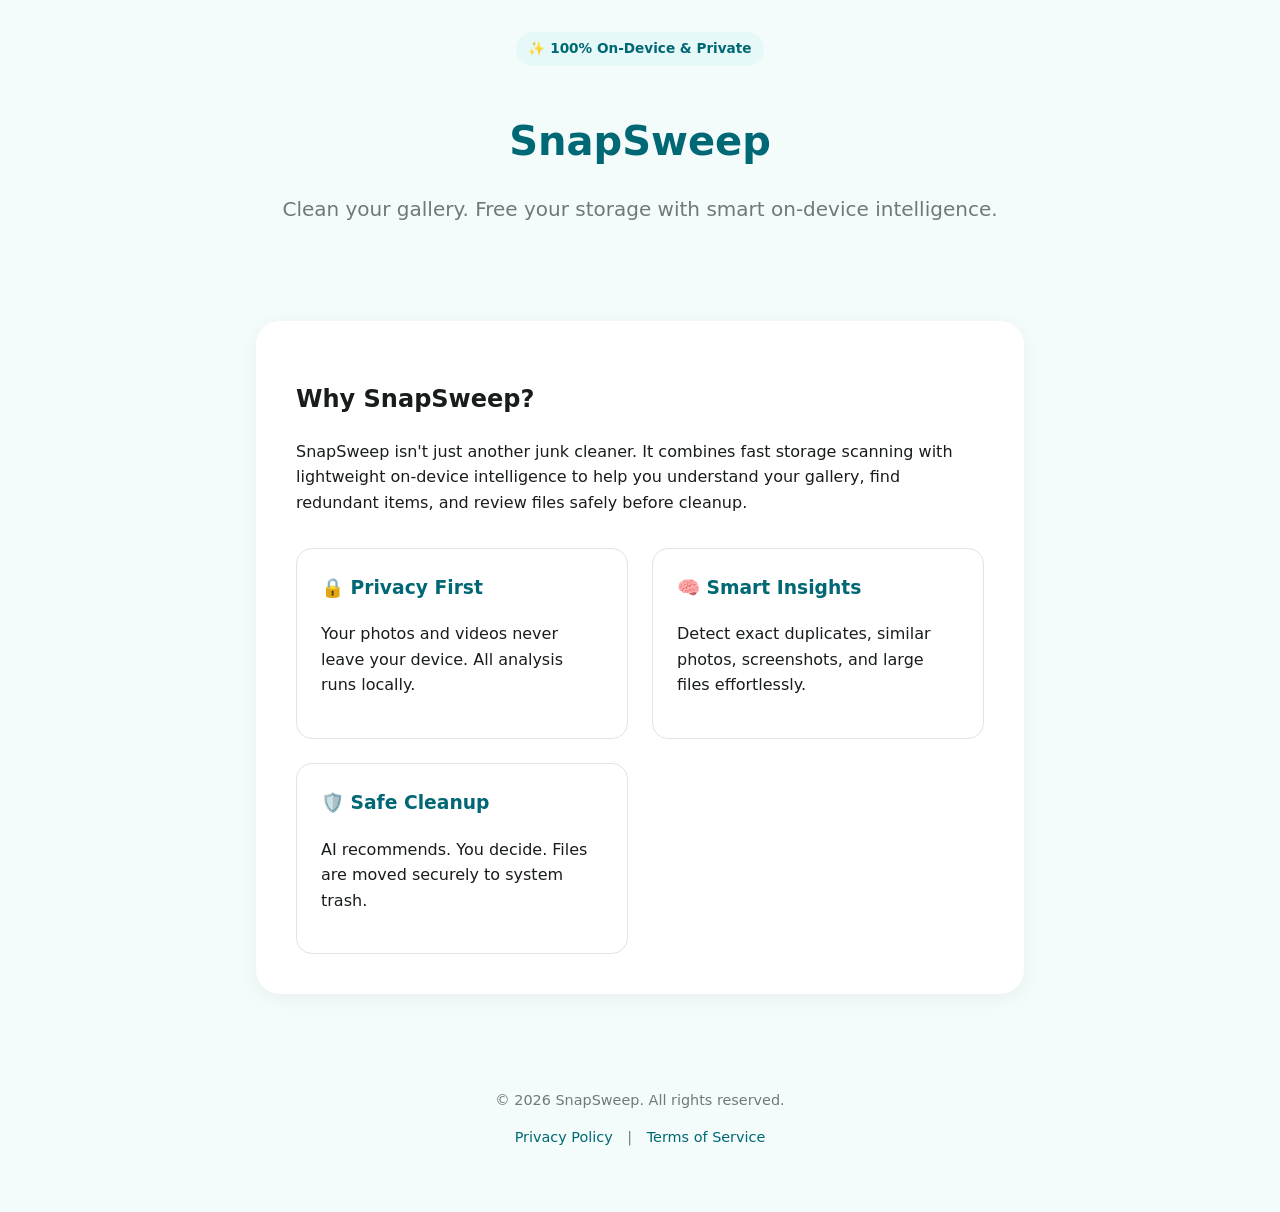
==== index.html @ a524535b "Create index.html" ====
<!DOCTYPE html>
<html lang="en">
<head>
    <meta charset="UTF-8">
    <meta name="viewport" content="width=device-width, initial-scale=1.0">
    <title>SnapSweep — Clean your gallery. Free your storage.</title>
    <style>
        :root {
            --primary: #006874;
            --on-primary: #ffffff;
            --surface: #f4fbfb;
            --on-surface: #191c1d;
            --surface-variant: #dfe4e4;
            --outline: #6f7979;
        }
        body {
            font-family: system-ui, -apple-system, BlinkMacSystemFont, 'Segoe UI', Roboto, sans-serif;
            background-color: var(--surface);
            color: var(--on-surface);
            margin: 0;
            padding: 0;
            line-height: 1.6;
        }
        header {
            padding: 2rem 1rem;
            text-align: center;
            max-width: 800px;
            margin: 0 auto;
        }
        h1 {
            font-size: 2.5rem;
            color: var(--primary);
            margin-bottom: 0.5rem;
        }
        .tagline {
            font-size: 1.25rem;
            color: var(--outline);
            margin-bottom: 2rem;
        }
        .hero-card {
            background: white;
            padding: 2.5rem;
            border-radius: 24px;
            box-shadow: 0 4px 20px rgba(0,0,0,0.05);
            margin: 2rem 1rem;
            text-align: left;
        }
        .features {
            display: grid;
            grid-template-columns: repeat(auto-fit, minmax(250px, 1fr));
            gap: 1.5rem;
            margin-top: 2rem;
        }
        .feature-item {
            background: #ffffff;
            padding: 1.5rem;
            border-radius: 16px;
            border: 1px solid var(--surface-variant);
        }
        .feature-item h3 {
            color: var(--primary);
            margin-top: 0;
        }
        footer {
            text-align: center;
            padding: 3rem 1rem;
            color: var(--outline);
            font-size: 0.9rem;
        }
        footer a {
            color: var(--primary);
            text-decoration: none;
            margin: 0 10px;
        }
        .badge {
            display: inline-block;
            background: #e6f8f8;
            color: var(--primary);
            padding: 6px 12px;
            border-radius: 20px;
            font-weight: 600;
            font-size: 0.85rem;
            margin-bottom: 1rem;
        }
    </style>
</head>
<body>

    <header>
        <div class="badge">✨ 100% On-Device & Private</div>
        <h1>SnapSweep</h1>
        <p class="tagline">Clean your gallery. Free your storage with smart on-device intelligence.</p>
    </header>

    <main style="max-width: 800px; margin: 0 auto; padding: 0 1rem;">
        <div class="hero-card">
            <h2>Why SnapSweep?</h2>
            <p>SnapSweep isn't just another junk cleaner. It combines fast storage scanning with lightweight on-device intelligence to help you understand your gallery, find redundant items, and review files safely before cleanup.</p>
            
            <div class="features">
                <div class="feature-item">
                    <h3>🔒 Privacy First</h3>
                    <p>Your photos and videos never leave your device. All analysis runs locally.</p>
                </div>
                <div class="feature-item">
                    <h3>🧠 Smart Insights</h3>
                    <p>Detect exact duplicates, similar photos, screenshots, and large files effortlessly.</p>
                </div>
                <div class="feature-item">
                    <h3>🛡️ Safe Cleanup</h3>
                    <p>AI recommends. You decide. Files are moved securely to system trash.</p>
                </div>
            </div>
        </div>
    </main>

    <footer>
        <p>&copy; 2026 SnapSweep. All rights reserved.</p>
        <p>
            <a href="privacy.html">Privacy Policy</a> | 
            <a href="terms.html">Terms of Service</a>
        </p>
    </footer>

</body>
</html>
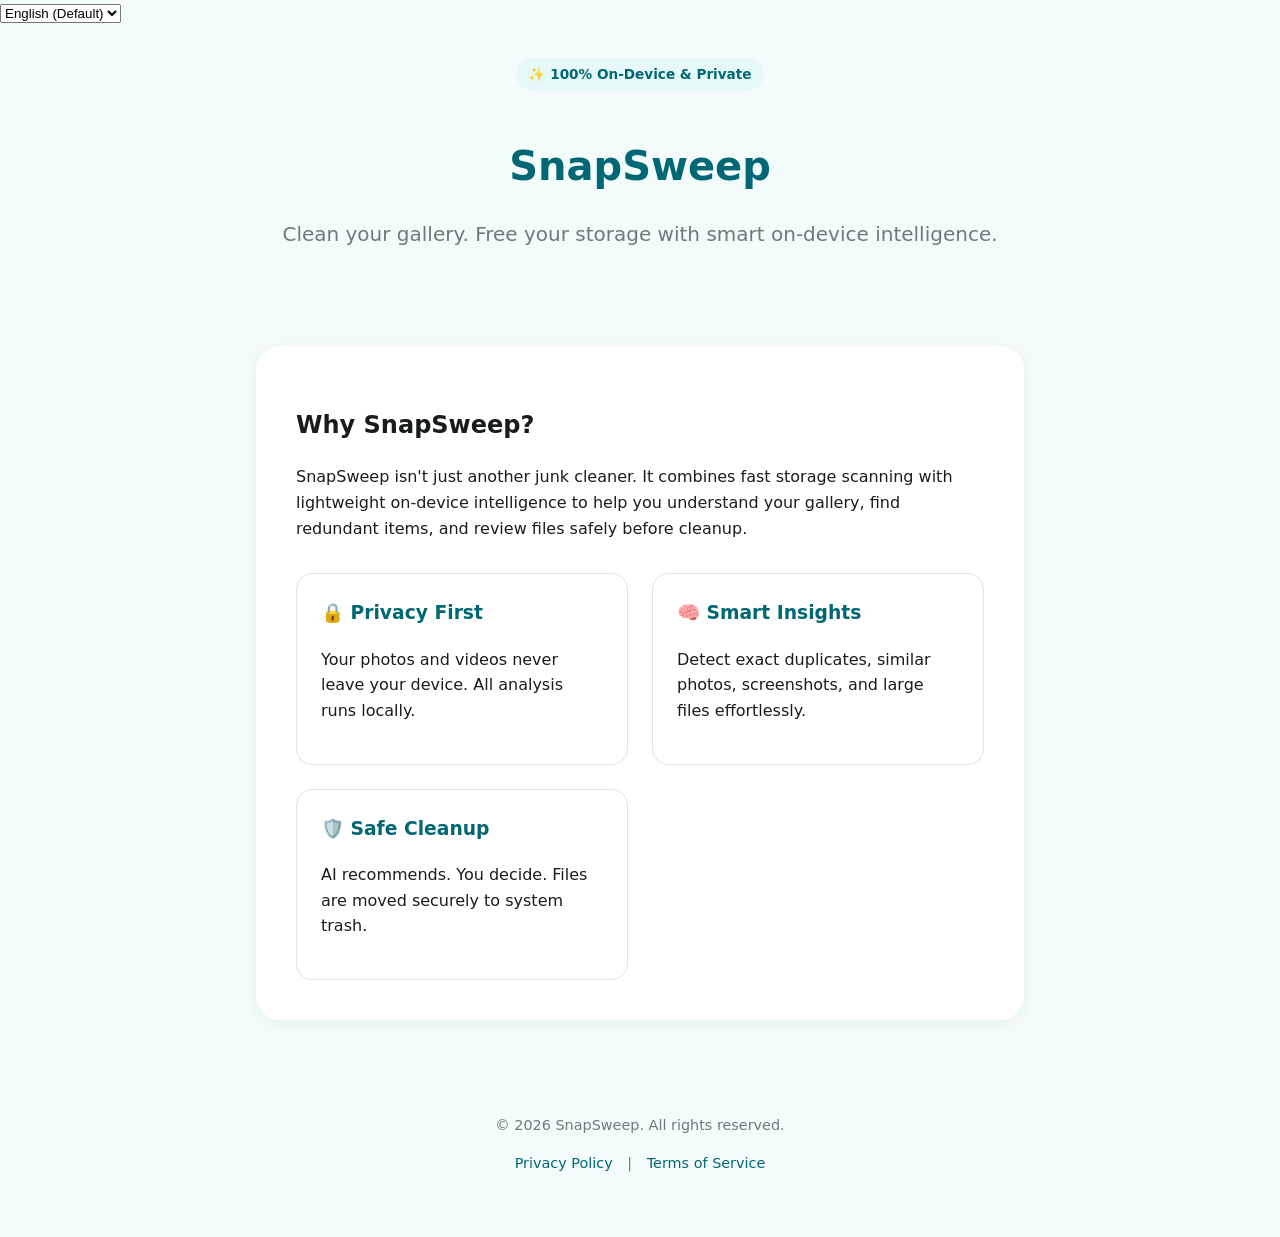
==== commit 7e07ec9a: "Update index.html" ====
--- a/index.html
+++ b/index.html
@@ -4,6 +4,17 @@
     <meta charset="UTF-8">
     <meta name="viewport" content="width=device-width, initial-scale=1.0">
     <title>SnapSweep — Clean your gallery. Free your storage.</title>
+    <div class="language-picker-container">
+    <select id="languageSelector" class="language-dropdown">
+        <option value="en">English (Default)</option>
+        <option value="vi">Tiếng Việt</option>
+        <option value="es">Español</option>
+        <option value="fr">Français</option>
+        <option value="de">Deutsch</option>
+        <option value="ja">日本語</option>
+        <option value="zh">中文</option>
+    </select>
+</div>
     <style>
         :root {
             --primary: #006874;
@@ -121,6 +132,6 @@
             <a href="terms.html">Terms of Service</a>
         </p>
     </footer>
-
+    <script src="i18n.js"></script>
 </body>
 </html>
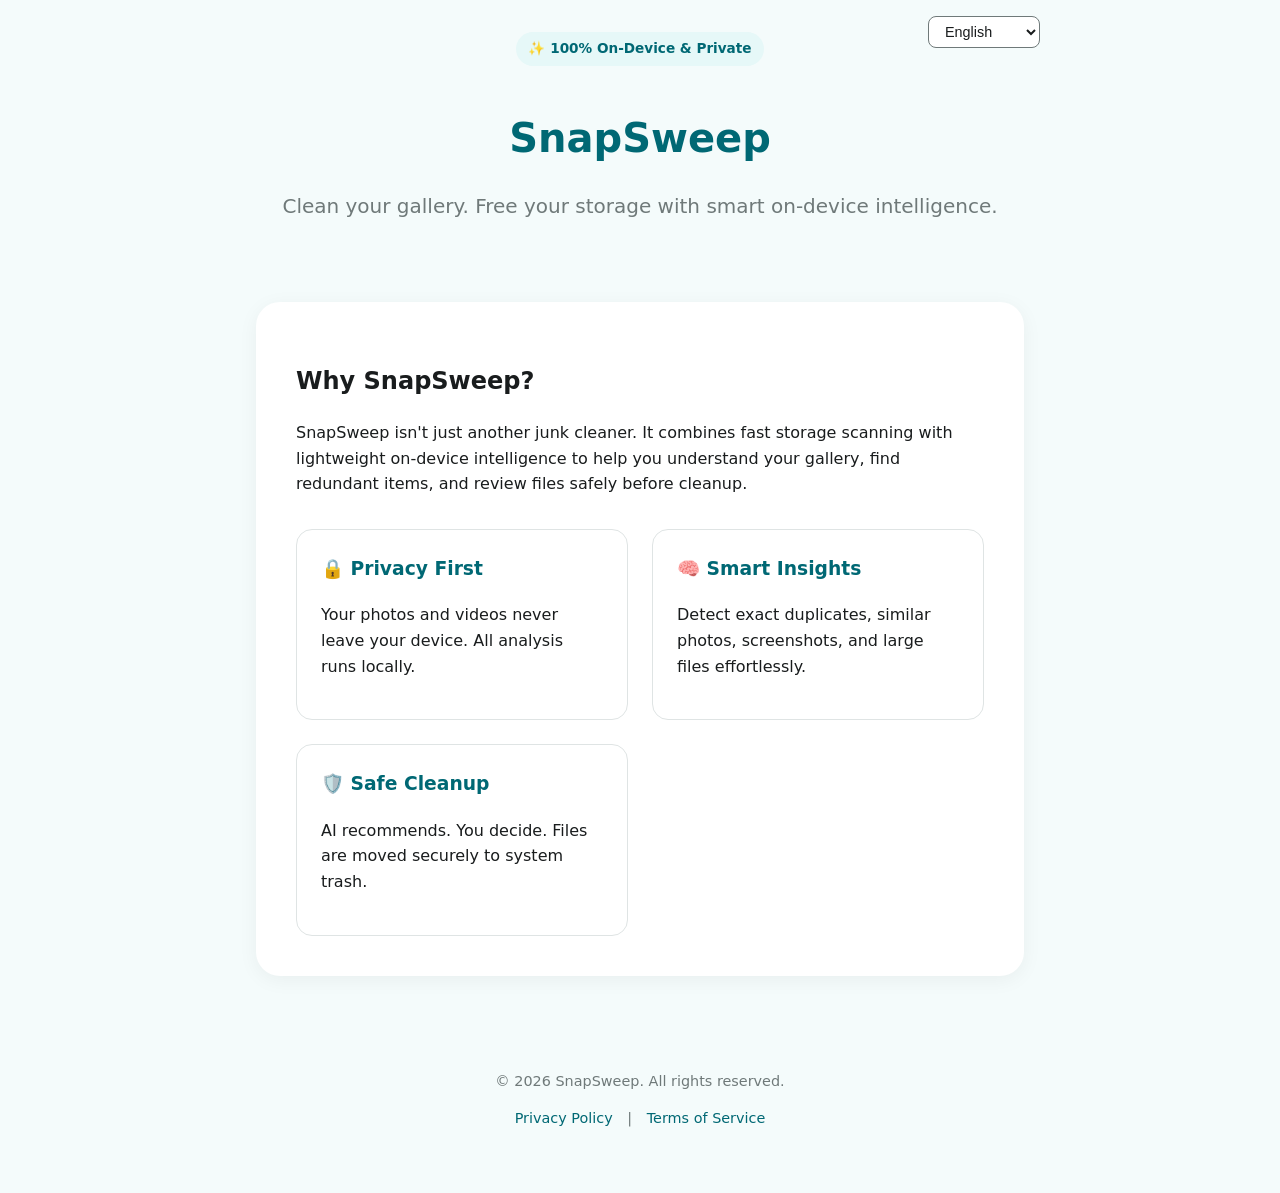
==== commit 974c72c2: "Update index.html" ====
--- a/index.html
+++ b/index.html
@@ -4,17 +4,6 @@
     <meta charset="UTF-8">
     <meta name="viewport" content="width=device-width, initial-scale=1.0">
     <title>SnapSweep — Clean your gallery. Free your storage.</title>
-    <div class="language-picker-container">
-    <select id="languageSelector" class="language-dropdown">
-        <option value="en">English (Default)</option>
-        <option value="vi">Tiếng Việt</option>
-        <option value="es">Español</option>
-        <option value="fr">Français</option>
-        <option value="de">Deutsch</option>
-        <option value="ja">日本語</option>
-        <option value="zh">中文</option>
-    </select>
-</div>
     <style>
         :root {
             --primary: #006874;
@@ -33,15 +22,31 @@
             line-height: 1.6;
         }
         header {
-            padding: 2rem 1rem;
+            padding: 2rem 1rem 1rem;
             text-align: center;
             max-width: 800px;
             margin: 0 auto;
+            position: relative;
+        }
+        .lang-container {
+            position: absolute;
+            top: 1rem;
+            right: 1rem;
+        }
+        #languageSelector {
+            padding: 6px 12px;
+            border-radius: 8px;
+            border: 1px solid var(--outline);
+            background: white;
+            color: var(--on-surface);
+            font-size: 0.9rem;
+            cursor: pointer;
         }
         h1 {
             font-size: 2.5rem;
             color: var(--primary);
             margin-bottom: 0.5rem;
+            margin-top: 1.5rem;
         }
         .tagline {
             font-size: 1.25rem;
@@ -98,40 +103,48 @@
 <body>
 
     <header>
-        <div class="badge">✨ 100% On-Device & Private</div>
-        <h1>SnapSweep</h1>
-        <p class="tagline">Clean your gallery. Free your storage with smart on-device intelligence.</p>
+        <div class="lang-container">
+            <select id="languageSelector">
+                <option value="en">English</option>
+                <option value="vi">Tiếng Việt</option>
+                <option value="ja">日本語</option>
+            </select>
+        </div>
+        <div class="badge" data-i18n="badge">✨ 100% On-Device & Private</div>
+        <h1 data-i18n="hero_title">SnapSweep</h1>
+        <p class="tagline" data-i18n="hero_tagline">Clean your gallery. Free your storage with smart on-device intelligence.</p>
     </header>
 
     <main style="max-width: 800px; margin: 0 auto; padding: 0 1rem;">
         <div class="hero-card">
-            <h2>Why SnapSweep?</h2>
-            <p>SnapSweep isn't just another junk cleaner. It combines fast storage scanning with lightweight on-device intelligence to help you understand your gallery, find redundant items, and review files safely before cleanup.</p>
+            <h2 data-i18n="why_title">Why SnapSweep?</h2>
+            <p data-i18n="why_desc">SnapSweep isn't just another junk cleaner. It combines fast storage scanning with lightweight on-device intelligence to help you understand your gallery, find redundant items, and review files safely before cleanup.</p>
             
             <div class="features">
                 <div class="feature-item">
-                    <h3>🔒 Privacy First</h3>
-                    <p>Your photos and videos never leave your device. All analysis runs locally.</p>
+                    <h3 data-i18n="feat_privacy_title">🔒 Privacy First</h3>
+                    <p data-i18n="feat_privacy_desc">Your photos and videos never leave your device. All analysis runs locally.</p>
                 </div>
                 <div class="feature-item">
-                    <h3>🧠 Smart Insights</h3>
-                    <p>Detect exact duplicates, similar photos, screenshots, and large files effortlessly.</p>
+                    <h3 data-i18n="feat_smart_title">🧠 Smart Insights</h3>
+                    <p data-i18n="feat_smart_desc">Detect exact duplicates, similar photos, screenshots, and large files effortlessly.</p>
                 </div>
                 <div class="feature-item">
-                    <h3>🛡️ Safe Cleanup</h3>
-                    <p>AI recommends. You decide. Files are moved securely to system trash.</p>
+                    <h3 data-i18n="feat_safe_title">🛡️ Safe Cleanup</h3>
+                    <p data-i18n="feat_safe_desc">AI recommends. You decide. Files are moved securely to system trash.</p>
                 </div>
             </div>
         </div>
     </main>
 
     <footer>
-        <p>&copy; 2026 SnapSweep. All rights reserved.</p>
+        <p data-i18n="footer_rights">&copy; 2026 SnapSweep. All rights reserved.</p>
         <p>
-            <a href="privacy.html">Privacy Policy</a> | 
-            <a href="terms.html">Terms of Service</a>
+            <a href="privacy.html" data-i18n="privacy_title">Privacy Policy</a> | 
+            <a href="terms.html" data-i18n="terms_title">Terms of Service</a>
         </p>
     </footer>
+
     <script src="i18n.js"></script>
 </body>
 </html>
